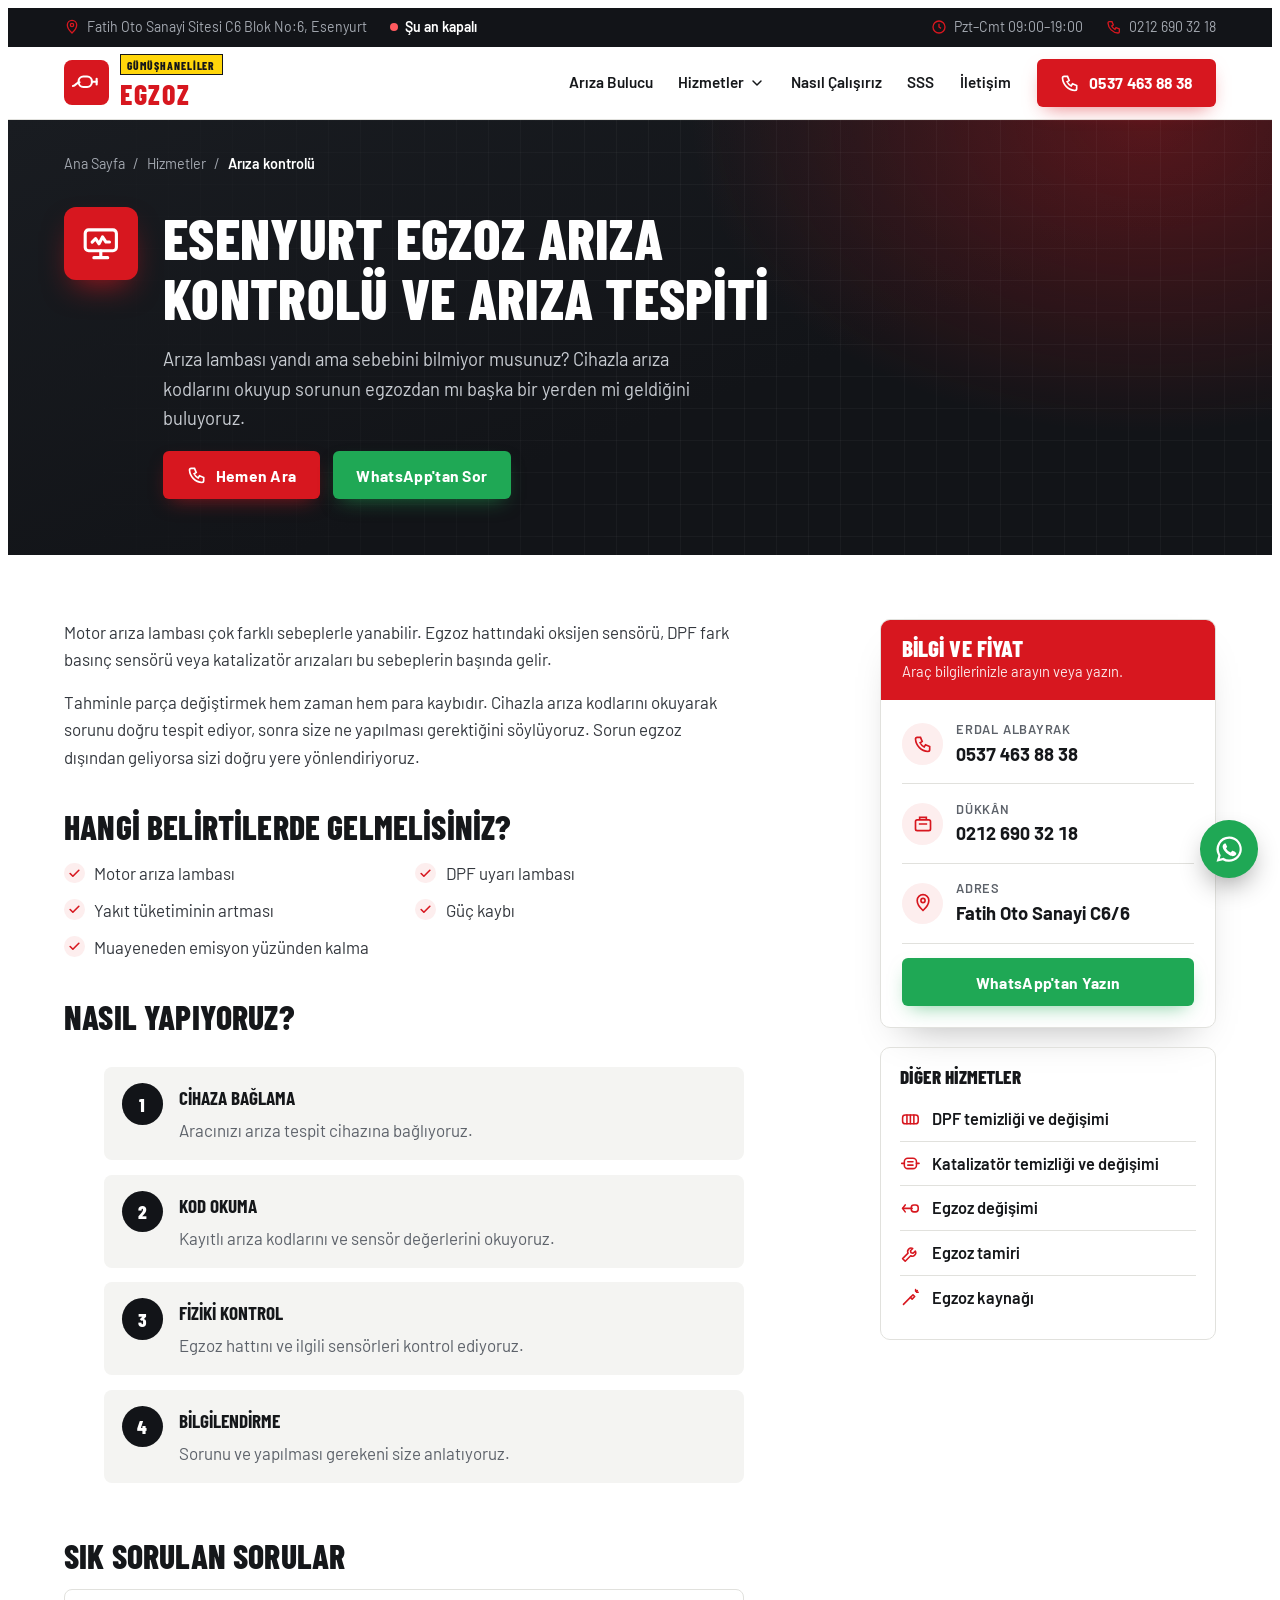
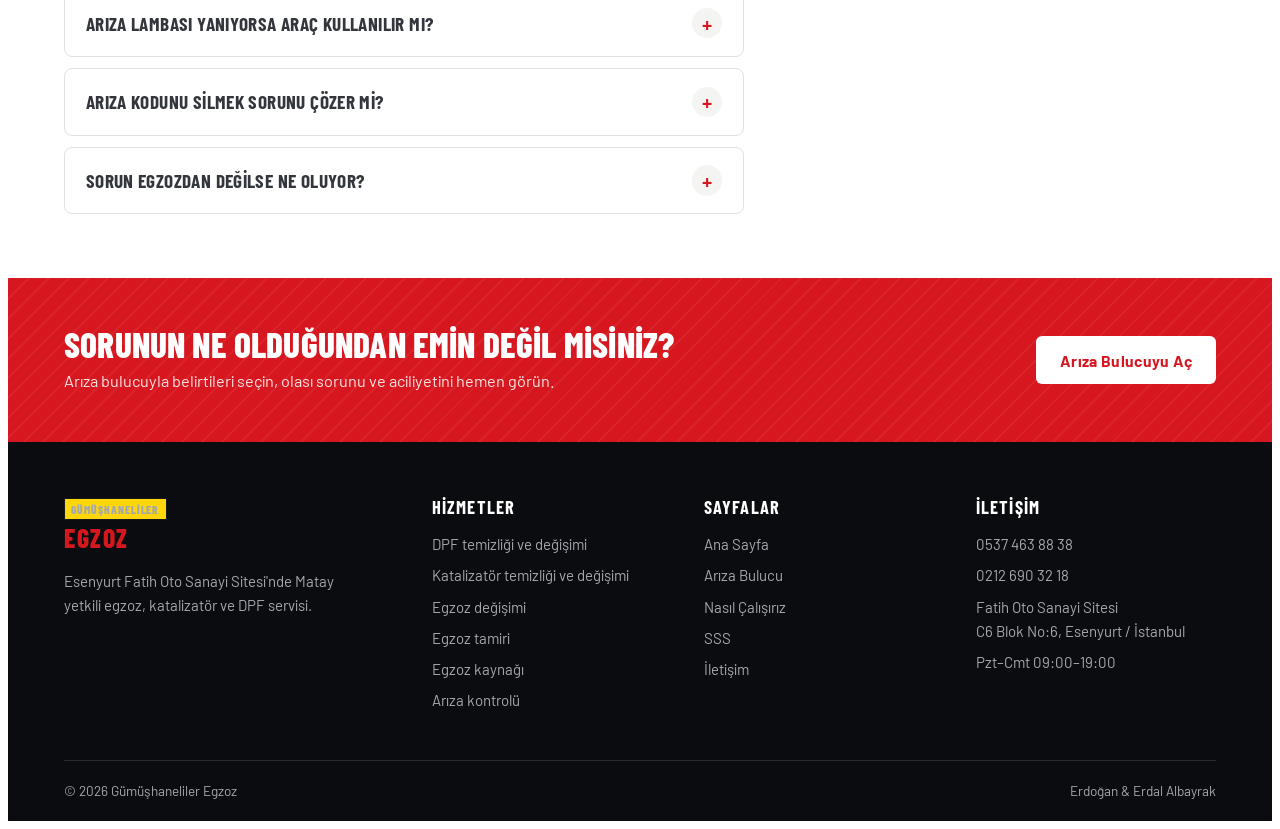
==== hizmetler/ariza-kontrolu/index.html @ 85be83a7 "Hizmet sayfaları ve SEO altyapısı; ad "Gümüşhaneliler Egzoz" oldu - Her hizmet için ayrı, aranabilir" ====
<!doctype html>
<html lang="tr">
<head>
<meta charset="utf-8">
<meta name="viewport" content="width=device-width, initial-scale=1, viewport-fit=cover">
<title>Esenyurt Egzoz Arıza Kontrolü ve Arıza Tespiti | Gümüşhaneliler Egzoz</title>
<meta name="description" content="Esenyurt&#x27;ta cihazla egzoz arıza tespiti: arıza kodu okuma, oksijen ve DPF fark basınç sensörü kontrolü. Gümüşhaneliler Egzoz, Fatih Oto Sanayi Sitesi.">
<meta name="robots" content="index, follow">
<link rel="canonical" href="https://alikaganalbayrak.github.io/gumushaneliler-egzoz/hizmetler/ariza-kontrolu/">
<meta name="theme-color" content="#D7171F">
<meta name="geo.region" content="TR-34">
<meta name="geo.placename" content="Esenyurt, İstanbul">
<link rel="icon" href="../../assets/img/favicon.svg" type="image/svg+xml">
<link rel="apple-touch-icon" href="../../assets/img/apple-touch-icon.png">
<meta property="og:type" content="website">
<meta property="og:locale" content="tr_TR">
<meta property="og:site_name" content="Gümüşhaneliler Egzoz">
<meta property="og:title" content="Esenyurt Egzoz Arıza Kontrolü ve Arıza Tespiti | Gümüşhaneliler Egzoz">
<meta property="og:description" content="Esenyurt&#x27;ta cihazla egzoz arıza tespiti: arıza kodu okuma, oksijen ve DPF fark basınç sensörü kontrolü. Gümüşhaneliler Egzoz, Fatih Oto Sanayi Sitesi.">
<meta property="og:url" content="https://alikaganalbayrak.github.io/gumushaneliler-egzoz/hizmetler/ariza-kontrolu/">
<meta property="og:image" content="https://alikaganalbayrak.github.io/gumushaneliler-egzoz/assets/img/og-image.png">
<meta property="og:image:width" content="1200">
<meta property="og:image:height" content="630">
<meta name="twitter:card" content="summary_large_image">
<link rel="preconnect" href="https://fonts.googleapis.com">
<link rel="preconnect" href="https://fonts.gstatic.com" crossorigin>
<link rel="stylesheet" href="https://fonts.googleapis.com/css2?family=Barlow+Condensed:wght@500;600;700;800&family=Barlow:wght@400;500;600;700&display=swap">
<link rel="stylesheet" href="../../assets/css/style.css">
<script type="application/ld+json">
{
  "@context": "https://schema.org",
  "@type": "AutoRepair",
  "@id": "https://alikaganalbayrak.github.io/gumushaneliler-egzoz/#isletme",
  "name": "Gümüşhaneliler Egzoz",
  "description": "Esenyurt Fatih Oto Sanayi Sitesi'nde egzoz, katalizatör ve DPF servisi. Matay yetkili servisi.",
  "url": "https://alikaganalbayrak.github.io/gumushaneliler-egzoz/",
  "image": "https://alikaganalbayrak.github.io/gumushaneliler-egzoz/assets/img/og-image.png",
  "logo": "https://alikaganalbayrak.github.io/gumushaneliler-egzoz/assets/img/apple-touch-icon.png",
  "telephone": "+905374638838",
  "contactPoint": [
    {
      "@type": "ContactPoint",
      "telephone": "+905374638838",
      "contactType": "customer service",
      "availableLanguage": "Turkish"
    },
    {
      "@type": "ContactPoint",
      "telephone": "+902126903218",
      "contactType": "customer service",
      "availableLanguage": "Turkish"
    }
  ],
  "address": {
    "@type": "PostalAddress",
    "streetAddress": "Fatih Oto Sanayi Sitesi C6 Blok No:6",
    "addressLocality": "Esenyurt",
    "addressRegion": "İstanbul",
    "addressCountry": "TR"
  },
  "hasMap": "https://www.google.com/maps/search/?api=1&query=Fatih+Oto+Sanayi+Sitesi+C6+Blok+Esenyurt+%C4%B0stanbul",
  "areaServed": [
    {
      "@type": "Place",
      "name": "Esenyurt"
    },
    {
      "@type": "Place",
      "name": "Beylikdüzü"
    },
    {
      "@type": "Place",
      "name": "Avcılar"
    },
    {
      "@type": "Place",
      "name": "Büyükçekmece"
    },
    {
      "@type": "Place",
      "name": "Başakşehir"
    },
    {
      "@type": "Place",
      "name": "İstanbul"
    }
  ],
  "openingHoursSpecification": [
    {
      "@type": "OpeningHoursSpecification",
      "dayOfWeek": [
        "Monday",
        "Tuesday",
        "Wednesday",
        "Thursday",
        "Friday",
        "Saturday"
      ],
      "opens": "09:00",
      "closes": "19:00"
    }
  ],
  "makesOffer": [
    {
      "@type": "Offer",
      "itemOffered": {
        "@type": "Service",
        "name": "DPF temizliği ve değişimi",
        "url": "https://alikaganalbayrak.github.io/gumushaneliler-egzoz/hizmetler/dpf-temizligi/"
      }
    },
    {
      "@type": "Offer",
      "itemOffered": {
        "@type": "Service",
        "name": "Katalizatör temizliği ve değişimi",
        "url": "https://alikaganalbayrak.github.io/gumushaneliler-egzoz/hizmetler/katalizator/"
      }
    },
    {
      "@type": "Offer",
      "itemOffered": {
        "@type": "Service",
        "name": "Egzoz değişimi",
        "url": "https://alikaganalbayrak.github.io/gumushaneliler-egzoz/hizmetler/egzoz-degisimi/"
      }
    },
    {
      "@type": "Offer",
      "itemOffered": {
        "@type": "Service",
        "name": "Egzoz tamiri",
        "url": "https://alikaganalbayrak.github.io/gumushaneliler-egzoz/hizmetler/egzoz-tamiri/"
      }
    },
    {
      "@type": "Offer",
      "itemOffered": {
        "@type": "Service",
        "name": "Egzoz kaynağı",
        "url": "https://alikaganalbayrak.github.io/gumushaneliler-egzoz/hizmetler/egzoz-kaynak/"
      }
    },
    {
      "@type": "Offer",
      "itemOffered": {
        "@type": "Service",
        "name": "Arıza kontrolü",
        "url": "https://alikaganalbayrak.github.io/gumushaneliler-egzoz/hizmetler/ariza-kontrolu/"
      }
    }
  ]
}
</script>
<script type="application/ld+json">
{
  "@context": "https://schema.org",
  "@type": "Service",
  "name": "Esenyurt Egzoz Arıza Kontrolü ve Arıza Tespiti",
  "serviceType": "Arıza kontrolü",
  "description": "Esenyurt'ta cihazla egzoz arıza tespiti: arıza kodu okuma, oksijen ve DPF fark basınç sensörü kontrolü. Gümüşhaneliler Egzoz, Fatih Oto Sanayi Sitesi.",
  "url": "https://alikaganalbayrak.github.io/gumushaneliler-egzoz/hizmetler/ariza-kontrolu/",
  "provider": {
    "@id": "https://alikaganalbayrak.github.io/gumushaneliler-egzoz/#isletme"
  },
  "areaServed": [
    {
      "@type": "Place",
      "name": "Esenyurt"
    },
    {
      "@type": "Place",
      "name": "Beylikdüzü"
    },
    {
      "@type": "Place",
      "name": "Avcılar"
    },
    {
      "@type": "Place",
      "name": "Büyükçekmece"
    },
    {
      "@type": "Place",
      "name": "Başakşehir"
    },
    {
      "@type": "Place",
      "name": "İstanbul"
    }
  ]
}
</script>
<script type="application/ld+json">
{
  "@context": "https://schema.org",
  "@type": "BreadcrumbList",
  "itemListElement": [
    {
      "@type": "ListItem",
      "position": 1,
      "name": "Ana Sayfa",
      "item": "https://alikaganalbayrak.github.io/gumushaneliler-egzoz/"
    },
    {
      "@type": "ListItem",
      "position": 2,
      "name": "Hizmetler",
      "item": "https://alikaganalbayrak.github.io/gumushaneliler-egzoz/#hizmetler"
    },
    {
      "@type": "ListItem",
      "position": 3,
      "name": "Arıza kontrolü",
      "item": "https://alikaganalbayrak.github.io/gumushaneliler-egzoz/hizmetler/ariza-kontrolu/"
    }
  ]
}
</script>
<script type="application/ld+json">
{
  "@context": "https://schema.org",
  "@type": "FAQPage",
  "mainEntity": [
    {
      "@type": "Question",
      "name": "Arıza lambası yanıyorsa araç kullanılır mı?",
      "acceptedAnswer": {
        "@type": "Answer",
        "text": "Lamba sabit yanıyorsa kısa sürede kontrol ettirin. Yanıp sönüyorsa veya araç güç kaybediyorsa kullanmamanız daha doğru olur."
      }
    },
    {
      "@type": "Question",
      "name": "Arıza kodunu silmek sorunu çözer mi?",
      "acceptedAnswer": {
        "@type": "Answer",
        "text": "Hayır. Kod silinse bile sorun devam ediyorsa lamba tekrar yanar. Önce sebebi bulmak gerekir."
      }
    },
    {
      "@type": "Question",
      "name": "Sorun egzozdan değilse ne oluyor?",
      "acceptedAnswer": {
        "@type": "Answer",
        "text": "Cihazla sorunun nereden geldiğini görüyoruz. Egzozla ilgili değilse size söyler, doğru yere yönlendiririz."
      }
    }
  ]
}
</script>
</head>
<body>
<!-- Bu dosya tools/build.py ile üretilir. Doğrudan düzenlemeyin; templates/ ve tools/site_data.py dosyalarını düzenleyin. -->
<div class="topinfo">
  <div class="in">
    <div class="left">
      <span class="hide-sm"><svg viewBox="0 0 24 24" fill="none" stroke="currentColor" stroke-width="2" aria-hidden="true"><path d="M12 21s-7-6.3-7-12a7 7 0 0 1 14 0c0 5.7-7 12-7 12Z"/><circle cx="12" cy="9" r="2.5"/></svg>Fatih Oto Sanayi Sitesi C6 Blok No:6, Esenyurt</span>
      <span class="status" id="status"><span class="dot"></span><span id="statusText">Pzt–Cmt 09:00–19:00</span></span>
    </div>
    <div class="right">
      <span class="hide-sm"><svg viewBox="0 0 24 24" fill="none" stroke="currentColor" stroke-width="2" aria-hidden="true"><circle cx="12" cy="12" r="9"/><path d="M12 7v5l3 2"/></svg>Pzt–Cmt 09:00–19:00</span>
      <span><svg viewBox="0 0 24 24" fill="none" stroke="currentColor" stroke-width="2" aria-hidden="true"><path d="M5 4h4l2 5-2.5 1.5a11 11 0 0 0 5 5L15 13l5 2v4a2 2 0 0 1-2 2A16 16 0 0 1 3 6a2 2 0 0 1 2-2Z"/></svg>0212 690 32 18</span>
    </div>
  </div>
</div>

<nav class="navbar" aria-label="Ana menü">
  <div class="in">
    <a class="logo" href="../../" aria-label="Gümüşhaneliler Egzoz ana sayfa">
      <span class="logo-mark"><svg viewBox="0 0 32 32" fill="none" stroke="currentColor" stroke-width="2.2" stroke-linecap="round" stroke-linejoin="round" aria-hidden="true"><path d="M2 20c3 0 4-4 7-4"/><rect x="8" y="10" width="14" height="11" rx="5"/><path d="M22 15.5h5"/><path d="M27 12.5v6"/></svg></span>
      <span class="logo-text"><span class="tag">GÜMÜŞHANELİLER</span><span class="word">EGZOZ</span></span>
    </a>
    <button class="menu-btn" id="menuBtn" aria-label="Menüyü aç" aria-expanded="false" aria-controls="nav"><svg viewBox="0 0 24 24" fill="none" stroke="currentColor" stroke-width="2" stroke-linecap="round" aria-hidden="true"><path d="M4 7h16M4 12h16M4 17h16"/></svg></button>
    <div class="nav" id="nav" data-closed>
      <a href="../../#ariza">Arıza Bulucu</a>
      <div class="dd">
        <a href="../../#hizmetler" class="dd-toggle">Hizmetler<svg viewBox="0 0 24 24" fill="none" stroke="currentColor" stroke-width="2.2" stroke-linecap="round" stroke-linejoin="round" aria-hidden="true"><path d="m6 9 6 6 6-6"/></svg></a>
        <ul class="dd-menu"><li><a href="../../hizmetler/dpf-temizligi/">DPF temizliği ve değişimi</a></li><li><a href="../../hizmetler/katalizator/">Katalizatör temizliği ve değişimi</a></li><li><a href="../../hizmetler/egzoz-degisimi/">Egzoz değişimi</a></li><li><a href="../../hizmetler/egzoz-tamiri/">Egzoz tamiri</a></li><li><a href="../../hizmetler/egzoz-kaynak/">Egzoz kaynağı</a></li><li><a href="../../hizmetler/ariza-kontrolu/">Arıza kontrolü</a></li></ul>
      </div>
      <a href="../../#surec">Nasıl Çalışırız</a>
      <a href="../../#sss">SSS</a>
      <a href="../../#iletisim">İletişim</a>
      <a class="btn red" href="tel:+905374638838"><svg class="i" viewBox="0 0 24 24" fill="none" stroke="currentColor" stroke-width="2" aria-hidden="true"><path d="M5 4h4l2 5-2.5 1.5a11 11 0 0 0 5 5L15 13l5 2v4a2 2 0 0 1-2 2A16 16 0 0 1 3 6a2 2 0 0 1 2-2Z"/></svg>0537 463 88 38</a>
    </div>
  </div>
</nav>

<main id="icerik">
<header class="page-hero">
  <div class="in">
    <nav class="crumbs" aria-label="Sayfa yolu"><a href="../../">Ana Sayfa</a><span aria-hidden="true">/</span><a href="../../#hizmetler">Hizmetler</a><span aria-hidden="true">/</span><span aria-current="page">Arıza kontrolü</span></nav>
    <div class="page-hero-row">
      <div class="page-ico"><svg viewBox="0 0 24 24" fill="none" stroke="currentColor" stroke-width="1.8" stroke-linecap="round" stroke-linejoin="round" aria-hidden="true"><rect x="3" y="4" width="18" height="12" rx="2"/><path d="M8 20h8M12 16v4"/><path d="m7 11 2-2 2 3 2-4 2 3h2"/></svg></div>
      <div class="page-hero-text">
        <h1>Esenyurt Egzoz Arıza Kontrolü ve Arıza Tespiti</h1>
        <p class="lead">Arıza lambası yandı ama sebebini bilmiyor musunuz? Cihazla arıza kodlarını okuyup sorunun egzozdan mı başka bir yerden mi geldiğini buluyoruz.</p>
        <div class="ctas">
          <a class="btn red" href="tel:+905374638838"><svg class="i" viewBox="0 0 24 24" fill="none" stroke="currentColor" stroke-width="2" aria-hidden="true"><path d="M5 4h4l2 5-2.5 1.5a11 11 0 0 0 5 5L15 13l5 2v4a2 2 0 0 1-2 2A16 16 0 0 1 3 6a2 2 0 0 1 2-2Z"/></svg>Hemen Ara</a>
          <a class="btn wa" href="https://wa.me/905374638838?text=Merhaba%2C%20ar%C4%B1za%20kontrol%C3%BC%20hakk%C4%B1nda%20bilgi%20almak%20istiyorum." target="_blank" rel="noopener">WhatsApp'tan Sor</a>
        </div>
      </div>
    </div>
  </div>
</header>

<section class="page-body">
  <div class="in page-grid">
    <article class="prose">
      <p>Motor arıza lambası çok farklı sebeplerle yanabilir. Egzoz hattındaki oksijen sensörü, DPF fark basınç sensörü veya katalizatör arızaları bu sebeplerin başında gelir.</p>
      <p>Tahminle parça değiştirmek hem zaman hem para kaybıdır. Cihazla arıza kodlarını okuyarak sorunu doğru tespit ediyor, sonra size ne yapılması gerektiğini söylüyoruz. Sorun egzoz dışından geliyorsa sizi doğru yere yönlendiriyoruz.</p>

      <h2>Hangi belirtilerde gelmelisiniz?</h2>
      <ul class="checks"><li>Motor arıza lambası</li><li>DPF uyarı lambası</li><li>Yakıt tüketiminin artması</li><li>Güç kaybı</li><li>Muayeneden emisyon yüzünden kalma</li></ul>

      <h2>Nasıl yapıyoruz?</h2>
      <ol class="mini-steps"><li><b>Cihaza bağlama</b><span>Aracınızı arıza tespit cihazına bağlıyoruz.</span></li><li><b>Kod okuma</b><span>Kayıtlı arıza kodlarını ve sensör değerlerini okuyoruz.</span></li><li><b>Fiziki kontrol</b><span>Egzoz hattını ve ilgili sensörleri kontrol ediyoruz.</span></li><li><b>Bilgilendirme</b><span>Sorunu ve yapılması gerekeni size anlatıyoruz.</span></li></ol>

      <h2>Sık sorulan sorular</h2>
      <div class="faq faq-left"><details><summary>Arıza lambası yanıyorsa araç kullanılır mı?</summary><p>Lamba sabit yanıyorsa kısa sürede kontrol ettirin. Yanıp sönüyorsa veya araç güç kaybediyorsa kullanmamanız daha doğru olur.</p></details><details><summary>Arıza kodunu silmek sorunu çözer mi?</summary><p>Hayır. Kod silinse bile sorun devam ediyorsa lamba tekrar yanar. Önce sebebi bulmak gerekir.</p></details><details><summary>Sorun egzozdan değilse ne oluyor?</summary><p>Cihazla sorunun nereden geldiğini görüyoruz. Egzozla ilgili değilse size söyler, doğru yere yönlendiririz.</p></details></div>
    </article>

    <aside class="sidebar">
      <div class="quick">
        <div class="quick-head"><h3>Bilgi ve fiyat</h3><p>Araç bilgilerinizle arayın veya yazın.</p></div>
        <div class="quick-body">
          <a class="qrow" href="tel:+905374638838"><span class="qicon"><svg class="i" viewBox="0 0 24 24" fill="none" stroke="currentColor" stroke-width="2" aria-hidden="true"><path d="M5 4h4l2 5-2.5 1.5a11 11 0 0 0 5 5L15 13l5 2v4a2 2 0 0 1-2 2A16 16 0 0 1 3 6a2 2 0 0 1 2-2Z"/></svg></span><span><small>Erdal Albayrak</small><b>0537 463 88 38</b></span></a>
          <a class="qrow" href="tel:+902126903218"><span class="qicon"><svg class="i" viewBox="0 0 24 24" fill="none" stroke="currentColor" stroke-width="2" aria-hidden="true"><rect x="3" y="7" width="18" height="13" rx="2"/><path d="M8 7V4h8v3M7 12h10"/></svg></span><span><small>Dükkân</small><b>0212 690 32 18</b></span></a>
          <a class="qrow" href="https://www.google.com/maps/search/?api=1&amp;query=Fatih+Oto+Sanayi+Sitesi+C6+Blok+Esenyurt+%C4%B0stanbul" target="_blank" rel="noopener"><span class="qicon"><svg class="i" viewBox="0 0 24 24" fill="none" stroke="currentColor" stroke-width="2" aria-hidden="true"><path d="M12 21s-7-6.3-7-12a7 7 0 0 1 14 0c0 5.7-7 12-7 12Z"/><circle cx="12" cy="9" r="2.5"/></svg></span><span><small>Adres</small><b>Fatih Oto Sanayi C6/6</b></span></a>
          <a class="btn wa" href="https://wa.me/905374638838?text=Merhaba%2C%20ar%C4%B1za%20kontrol%C3%BC%20hakk%C4%B1nda%20bilgi%20almak%20istiyorum." target="_blank" rel="noopener">WhatsApp'tan Yazın</a>
        </div>
      </div>
      <div class="side-list">
        <h3>Diğer hizmetler</h3>
        <ul><li><a href="../../hizmetler/dpf-temizligi/"><svg viewBox="0 0 24 24" fill="none" stroke="currentColor" stroke-width="1.8" stroke-linecap="round" stroke-linejoin="round" aria-hidden="true"><rect x="3" y="7" width="18" height="10" rx="3"/><path d="M8 7v10M12 7v10M16 7v10"/></svg><span>DPF temizliği ve değişimi</span></a></li><li><a href="../../hizmetler/katalizator/"><svg viewBox="0 0 24 24" fill="none" stroke="currentColor" stroke-width="1.8" stroke-linecap="round" stroke-linejoin="round" aria-hidden="true"><rect x="5" y="6" width="14" height="12" rx="4"/><path d="M2 12h3M19 12h3M9 10h6M9 14h6"/></svg><span>Katalizatör temizliği ve değişimi</span></a></li><li><a href="../../hizmetler/egzoz-degisimi/"><svg viewBox="0 0 24 24" fill="none" stroke="currentColor" stroke-width="1.8" stroke-linecap="round" stroke-linejoin="round" aria-hidden="true"><path d="M3 12h11"/><rect x="13" y="8" width="8" height="8" rx="3"/><path d="M6 8 3 12l3 4"/></svg><span>Egzoz değişimi</span></a></li><li><a href="../../hizmetler/egzoz-tamiri/"><svg viewBox="0 0 24 24" fill="none" stroke="currentColor" stroke-width="1.8" stroke-linecap="round" stroke-linejoin="round" aria-hidden="true"><path d="M14.7 6.3a4 4 0 0 0-5.4 5.4L3 18l3 3 6.3-6.3a4 4 0 0 0 5.4-5.4l-2.6 2.6-2.4-.6-.6-2.4 2.6-2.6Z"/></svg><span>Egzoz tamiri</span></a></li><li><a href="../../hizmetler/egzoz-kaynak/"><svg viewBox="0 0 24 24" fill="none" stroke="currentColor" stroke-width="1.8" stroke-linecap="round" stroke-linejoin="round" aria-hidden="true"><path d="m4 20 8-8"/><path d="m12 12 3-3 2 2-3 3z"/><path d="M18 3v2M21 6h-2M20 4l-1.2 1.2"/></svg><span>Egzoz kaynağı</span></a></li></ul>
      </div>
    </aside>
  </div>
</section>

<section class="cta-band">
  <div class="in">
    <div>
      <h2>Sorunun ne olduğundan emin değil misiniz?</h2>
      <p>Arıza bulucuyla belirtileri seçin, olası sorunu ve aciliyetini hemen görün.</p>
    </div>
    <a class="btn white" href="../../#ariza">Arıza Bulucuyu Aç</a>
  </div>
</section>

</main>
<footer>
  <div class="in">
    <div class="foot">
      <div class="foot-about">
        <span class="logo-text"><span class="tag">GÜMÜŞHANELİLER</span><span class="word">EGZOZ</span></span>
        <p>Esenyurt Fatih Oto Sanayi Sitesi'nde Matay yetkili egzoz, katalizatör ve DPF servisi.</p>
      </div>
      <div><h4>Hizmetler</h4><ul><li><a href="../../hizmetler/dpf-temizligi/">DPF temizliği ve değişimi</a></li><li><a href="../../hizmetler/katalizator/">Katalizatör temizliği ve değişimi</a></li><li><a href="../../hizmetler/egzoz-degisimi/">Egzoz değişimi</a></li><li><a href="../../hizmetler/egzoz-tamiri/">Egzoz tamiri</a></li><li><a href="../../hizmetler/egzoz-kaynak/">Egzoz kaynağı</a></li><li><a href="../../hizmetler/ariza-kontrolu/">Arıza kontrolü</a></li></ul></div>
      <div><h4>Sayfalar</h4><ul><li><a href="../../">Ana Sayfa</a></li><li><a href="../../#ariza">Arıza Bulucu</a></li><li><a href="../../#surec">Nasıl Çalışırız</a></li><li><a href="../../#sss">SSS</a></li><li><a href="../../#iletisim">İletişim</a></li></ul></div>
      <div><h4>İletişim</h4><ul><li><a href="tel:+905374638838">0537 463 88 38</a></li><li><a href="tel:+902126903218">0212 690 32 18</a></li><li><a href="https://www.google.com/maps/search/?api=1&amp;query=Fatih+Oto+Sanayi+Sitesi+C6+Blok+Esenyurt+%C4%B0stanbul" target="_blank" rel="noopener">Fatih Oto Sanayi Sitesi<br>C6 Blok No:6, Esenyurt / İstanbul</a></li><li>Pzt–Cmt 09:00–19:00</li></ul></div>
    </div>
    <div class="foot-bottom"><span>© <span id="yr">2026</span> Gümüşhaneliler Egzoz</span><span>Erdoğan &amp; Erdal Albayrak</span></div>
  </div>
</footer>

<a class="float-wa" data-wa href="#" target="_blank" rel="noopener" aria-label="WhatsApp'tan yazın"><svg viewBox="0 0 24 24" fill="currentColor" aria-hidden="true"><path d="M12 2a10 10 0 0 0-8.6 15.1L2 22l5-1.3A10 10 0 1 0 12 2Zm0 18.2a8.2 8.2 0 0 1-4.2-1.2l-.3-.2-3 .8.8-2.9-.2-.3A8.2 8.2 0 1 1 12 20.2Zm4.5-6.1c-.2-.1-1.5-.7-1.7-.8s-.4-.1-.6.1-.7.8-.8 1-.3.2-.5.1a6.7 6.7 0 0 1-3.3-2.9c-.2-.4.2-.4.7-1.3a.5.5 0 0 0 0-.5l-.8-1.8c-.2-.5-.4-.4-.6-.4h-.5a1 1 0 0 0-.7.3 3 3 0 0 0-.9 2.2 5.2 5.2 0 0 0 1.1 2.7 11.8 11.8 0 0 0 4.5 4c1.7.7 2.3.8 3.2.6a2.7 2.7 0 0 0 1.8-1.2 2.2 2.2 0 0 0 .1-1.3c0-.1-.2-.2-.5-.3Z"/></svg></a>
<div class="dock">
  <a class="btn wa" data-wa href="#" target="_blank" rel="noopener">WhatsApp</a>
  <a class="btn red" href="tel:+905374638838">Hemen Ara</a>
</div>

<script src="../../assets/js/main.js" defer></script>
</body>
</html>
---- assets/css/style.css ----
/* Layout: kurumsal servis sitesi. Üst bilgi şeridi + menü, koyu giriş (teknik çizim egzoz + hızlı iletişim kartı),
   arıza bulucu, hizmet kartları, kırmızı "neden biz" bandı, çalışma adımları, SSS, iletişim, çok sütunlu alt bilgi.
   Tek görünüm: kartvizitin kırmızı/sarı/beyaz kimliği her temada aynı. */
:root {
  color-scheme: light;
  --dark: #121418;
  --dark-2: #1B1E24;
  --dark-3: #262A31;
  --bg: #F4F4F2;
  --white: #FFFFFF;
  --ink: #15171A;
  --muted: #5D626A;
  --muted-dark: #A3A8B0;
  --line: #E1E1DD;
  --red: #D7171F;
  --red-dark: #A70F15;
  --red-tint: #FDEEEE;
  --yellow: #FFD60A;
  --green: #1FA855;
  --head: "Barlow Condensed", "Arial Narrow", sans-serif;
  --body: "Barlow", "Segoe UI", Roboto, Arial, sans-serif;
}
* { box-sizing: border-box; }
html { scroll-behavior: smooth; scroll-padding-top: 5rem; }
@media (prefers-reduced-motion: reduce) { html { scroll-behavior: auto; } * { transition: none !important; } }
body { background: var(--white); color: var(--ink); font-family: var(--body); font-size: 1.02rem; line-height: 1.6; }
h1, h2, h3, h4 { margin: 0; font-family: var(--head); text-wrap: balance; line-height: 1.05; letter-spacing: .005em; }
p { margin: 0; }
a { color: inherit; }
ul { margin: 0; padding: 0; list-style: none; }
.in { max-width: 74rem; margin: 0 auto; padding-inline: 16px; }
svg.i { width: 1.25rem; height: 1.25rem; flex: none; }

/* Butonlar */
.btn { display: inline-flex; align-items: center; justify-content: center; gap: .55rem; min-height: 3rem; padding: .7rem 1.35rem; border-radius: 6px; border: 2px solid transparent; font: 700 .98rem var(--body); letter-spacing: .02em; text-decoration: none; cursor: pointer; transition: background .18s, border-color .18s, transform .18s, box-shadow .18s; white-space: nowrap; }
.btn:hover { transform: translateY(-1px); }
.btn:focus-visible, .opt:focus-within, input:focus-visible, select:focus-visible, textarea:focus-visible, summary:focus-visible, .nav a:focus-visible { outline: 3px solid var(--yellow); outline-offset: 2px; }
.btn.red { background: var(--red); color: var(--white); box-shadow: 0 8px 20px -8px rgba(215,23,31,.6); }
.btn.red:hover { background: var(--red-dark); }
.btn.wa { background: var(--green); color: var(--white); box-shadow: 0 8px 20px -8px rgba(31,168,85,.6); }
.btn.outline-w { border-color: rgba(255,255,255,.35); color: var(--white); }
.btn.outline-w:hover { border-color: var(--white); background: rgba(255,255,255,.06); }
.btn.outline { border-color: var(--ink); color: var(--ink); background: var(--white); }
.btn.white { background: var(--white); color: var(--red); }

/* Üst bilgi şeridi */
.topinfo { background: var(--dark); color: var(--muted-dark); font-size: .88rem; }
.topinfo .in { display: flex; justify-content: space-between; gap: .3rem 1.5rem; flex-wrap: wrap; padding-block: .5rem; }
.topinfo span { display: inline-flex; align-items: center; gap: .45rem; }
.topinfo svg { width: 1rem; height: 1rem; color: var(--red); }
.topinfo .left, .topinfo .right { display: flex; gap: .3rem 1.4rem; flex-wrap: wrap; }
.status { font-weight: 600; color: var(--white); }
.dot { width: .5rem; height: .5rem; border-radius: 50%; background: var(--muted-dark); }
.open .dot { background: #3BDB78; box-shadow: 0 0 0 3px rgba(59,219,120,.2); }
.closed .dot { background: #FF5A5F; }

/* Menü */
.navbar { position: sticky; top: env(safe-area-inset-top, 0px); z-index: 30; background: rgba(255,255,255,.97); backdrop-filter: saturate(1.4) blur(8px); border-bottom: 1px solid var(--line); }
.navbar .in { display: flex; align-items: center; justify-content: space-between; gap: 1.5rem; min-height: 4.5rem; }
.logo { display: inline-flex; align-items: center; gap: .7rem; text-decoration: none; }
.logo-mark { width: 2.8rem; height: 2.8rem; border-radius: 8px; background: var(--red); display: grid; place-items: center; }
.logo-mark svg { width: 1.9rem; height: 1.9rem; color: var(--white); }
.logo-text { display: flex; flex-direction: column; line-height: 1; }
.logo-text .tag { align-self: flex-start; background: var(--yellow); font: 800 .72rem var(--head); letter-spacing: .08em; padding: .18rem .4rem; border: 1.5px solid var(--ink); }
.logo-text .word { font: 800 1.75rem var(--head); color: var(--red); letter-spacing: .06em; margin-top: .12rem; }
.nav { display: flex; align-items: center; gap: 1.6rem; font-weight: 600; font-size: .96rem; }
.nav a { text-decoration: none; color: var(--ink); position: relative; padding-block: .3rem; }
.nav a:not(.btn)::after { content: ""; position: absolute; left: 0; right: 100%; bottom: -2px; height: 2px; background: var(--red); transition: right .2s; }
.nav a:not(.btn):hover::after { right: 0; }
.menu-btn { display: none; width: 2.8rem; height: 2.8rem; border: 1.5px solid var(--line); border-radius: 6px; background: var(--white); cursor: pointer; place-items: center; }
.menu-btn svg { width: 1.4rem; height: 1.4rem; }

/* Giriş */
.hero { position: relative; overflow: hidden; background: radial-gradient(70% 90% at 85% 20%, rgba(215,23,31,.35), transparent 60%), linear-gradient(160deg, #191C21 0%, var(--dark) 60%); color: var(--white); }
.hero::before { content: ""; position: absolute; inset: 0; background-image: linear-gradient(rgba(255,255,255,.035) 1px, transparent 1px), linear-gradient(90deg, rgba(255,255,255,.035) 1px, transparent 1px); background-size: 32px 32px; mask-image: linear-gradient(90deg, transparent, #000 40%); }
.blueprint { position: absolute; right: -4rem; bottom: -1rem; width: min(64rem, 120%); opacity: .5; pointer-events: none; }
.hero .in { position: relative; display: grid; grid-template-columns: minmax(0, 1.35fr) minmax(0, .9fr); gap: 3rem; align-items: center; padding-block: 4.5rem 5rem; }
.hero-text { display: flex; flex-direction: column; gap: 1.4rem; min-width: 0; }
.chip-y { align-self: flex-start; display: inline-flex; align-items: center; gap: .5rem; background: var(--yellow); color: var(--ink); font: 800 .85rem var(--head); letter-spacing: .1em; text-transform: uppercase; padding: .35rem .7rem; border-radius: 3px; }
.chip-y svg { width: 1rem; height: 1rem; }
.hero h1 { font-size: clamp(2.6rem, 6.2vw, 4.6rem); font-weight: 800; text-transform: uppercase; }
.hero h1 span { color: var(--red); }
.hero .lead { color: #C9CDD3; font-size: 1.15rem; max-width: 46ch; }
.hero .ctas { display: flex; flex-wrap: wrap; gap: .8rem; }
.trust { display: flex; flex-wrap: wrap; gap: .6rem 1.6rem; padding-top: 1.2rem; border-top: 1px solid rgba(255,255,255,.12); color: #DADDE1; font-weight: 500; font-size: .95rem; }
.trust span { display: inline-flex; align-items: center; gap: .45rem; }
.trust svg { color: var(--yellow); width: 1.1rem; height: 1.1rem; }

.quick { background: var(--white); color: var(--ink); border-radius: 10px; overflow: hidden; box-shadow: 0 30px 60px -20px rgba(0,0,0,.6); min-width: 0; }
.quick-head { background: var(--red); color: var(--white); padding: 1rem 1.3rem; }
.quick-head h3 { font-size: 1.45rem; text-transform: uppercase; font-weight: 800; }
.quick-head p { font-size: .92rem; opacity: .9; }
.quick-body { padding: 1.2rem 1.3rem 1.3rem; display: flex; flex-direction: column; gap: .9rem; }
.qrow { display: flex; gap: .8rem; align-items: center; text-decoration: none; padding-bottom: .9rem; border-bottom: 1px solid var(--line); }
.qrow:last-of-type { border-bottom: 0; padding-bottom: 0; }
.qicon { width: 2.6rem; height: 2.6rem; border-radius: 50%; background: var(--red-tint); color: var(--red); display: grid; place-items: center; flex: none; }
.qrow small { display: block; color: var(--muted); font-size: .8rem; font-weight: 600; text-transform: uppercase; letter-spacing: .06em; }
.qrow b { font-size: 1.15rem; font-variant-numeric: tabular-nums; }
.quick .btn { width: 100%; }

/* Bölüm başlıkları */
section { padding-block: 5rem; }
.alt { background: var(--bg); }
.sec-head { display: flex; flex-direction: column; gap: .7rem; margin-bottom: 2.6rem; max-width: 44rem; }
.sec-head.center { margin-inline: auto; text-align: center; align-items: center; }
.eyebrow { display: inline-flex; align-items: center; gap: .6rem; font: 700 .9rem var(--head); letter-spacing: .16em; text-transform: uppercase; color: var(--red); }
.eyebrow::before { content: ""; width: 2rem; height: 3px; background: var(--red); }
.sec-head h2 { font-size: clamp(2rem, 4.5vw, 3rem); font-weight: 800; text-transform: uppercase; }
.sec-head p { color: var(--muted); font-size: 1.08rem; }

/* Arıza bulucu */
.finder-wrap { display: grid; grid-template-columns: minmax(0, .8fr) minmax(0, 1.2fr); gap: 3rem; align-items: start; }
.how { display: flex; flex-direction: column; gap: 1.6rem; }
.how li { display: grid; grid-template-columns: 3rem 1fr; gap: 1rem; align-items: start; }
.how .num { width: 3rem; height: 3rem; border-radius: 50%; border: 2px solid var(--red); color: var(--red); display: grid; place-items: center; font: 800 1.3rem var(--head); }
.how h4 { font-size: 1.3rem; font-weight: 700; text-transform: uppercase; margin-bottom: .2rem; }
.how p { color: var(--muted); }
.finder { background: var(--white); border: 1px solid var(--line); border-top: 4px solid var(--red); border-radius: 10px; box-shadow: 0 20px 50px -25px rgba(20,20,20,.25); min-width: 0; }
form { padding: 1.6rem; display: flex; flex-direction: column; gap: 1.5rem; }
fieldset { border: 0; padding: 0; margin: 0; min-width: 0; }
legend { font: 700 1.15rem var(--head); text-transform: uppercase; letter-spacing: .04em; padding: 0; margin-bottom: .8rem; }
.opts { display: flex; flex-wrap: wrap; gap: .5rem; }
.opt { position: relative; }
.opt input { position: absolute; inset: 0; opacity: 0; margin: 0; cursor: pointer; }
.opt span { display: inline-flex; align-items: center; gap: .45rem; padding: .5rem .85rem; border: 1.5px solid var(--line); border-radius: 6px; font-size: .94rem; font-weight: 500; background: var(--white); user-select: none; transition: border-color .15s, background .15s; }
.opt span::before { content: ""; width: .9rem; height: .9rem; border-radius: 3px; border: 1.5px solid #B5B8BD; flex: none; transition: background .15s; }
.opt:hover span { border-color: #AEB2B8; }
.opt input:checked + span { border-color: var(--red); background: var(--red-tint); color: var(--red-dark); font-weight: 600; }
.opt input:checked + span::before { background: var(--red); border-color: var(--red); box-shadow: inset 0 0 0 2px var(--white); }
.fields { display: grid; grid-template-columns: repeat(4, minmax(0, 1fr)); gap: .8rem; }
.field { display: flex; flex-direction: column; gap: .3rem; min-width: 0; }
.field.wide { grid-column: 1 / -1; }
.field label { font-size: .85rem; font-weight: 600; color: var(--muted); }
input[type=text], input[type=number], select, textarea { width: 100%; min-height: 2.9rem; padding: .55rem .75rem; border-radius: 6px; border: 1.5px solid var(--line); background: var(--bg); color: var(--ink); font: 500 1rem var(--body); transition: border-color .15s, background .15s; }
input:focus, select:focus, textarea:focus { border-color: var(--ink); background: var(--white); }
textarea { min-height: 4.4rem; resize: vertical; }
.error { color: var(--red); font-weight: 600; }
.submit { align-self: flex-start; min-width: 14rem; }

.result { border-top: 1px solid var(--line); padding-top: 1.5rem; display: flex; flex-direction: column; gap: 1.1rem; }
.diag { background: var(--bg); border-radius: 8px; padding: 1.2rem 1.3rem; display: flex; flex-direction: column; gap: .6rem; }
.diag small { font: 700 .82rem var(--head); letter-spacing: .14em; text-transform: uppercase; color: var(--muted); }
.diag-row { display: flex; flex-wrap: wrap; align-items: center; justify-content: space-between; gap: .5rem 1rem; }
.diag h3 { font-size: 1.8rem; font-weight: 800; text-transform: uppercase; }
.urg { display: inline-flex; align-items: center; gap: .45rem; font-weight: 700; font-size: .9rem; padding: .35rem .8rem; border-radius: 999px; white-space: nowrap; }
.urg::before { content: ""; width: .55rem; height: .55rem; border-radius: 50%; background: currentColor; }
.urg.high { color: var(--white); background: var(--red); }
.urg.mid { color: #6E4200; background: var(--yellow); }
.urg.low { color: #11622F; background: #DDF3E5; }
.diag p { color: var(--muted); }
.diag .svc { color: var(--ink); font-weight: 600; display: inline-flex; gap: .4rem; align-items: center; }
.diag .svc svg { color: var(--red); }
.fine { font-size: .88rem; color: var(--muted); }
.msgbox { border: 1px solid var(--line); border-radius: 8px; overflow: hidden; }
.msgbox-head { padding: .55rem .9rem; background: var(--dark); color: var(--white); font: 700 .85rem var(--head); letter-spacing: .12em; text-transform: uppercase; }
.msg { white-space: pre-wrap; padding: .9rem; font-size: .95rem; overflow-wrap: anywhere; background: #F1FAF4; }
.actions { display: flex; flex-wrap: wrap; gap: .7rem; }
.actions .btn { flex: 1 1 12rem; }

/* Hizmetler */
.svc-grid { display: grid; grid-template-columns: repeat(3, minmax(0, 1fr)); gap: 1.2rem; }
.svc { background: var(--white); border: 1px solid var(--line); border-radius: 10px; padding: 1.8rem 1.6rem 1.5rem; display: flex; flex-direction: column; gap: .7rem; position: relative; overflow: hidden; transition: transform .2s, box-shadow .2s, border-color .2s; min-width: 0; }
.svc::after { content: ""; position: absolute; left: 0; right: 0; bottom: 0; height: 3px; background: var(--red); transform: scaleX(0); transform-origin: left; transition: transform .25s; }
.svc:hover { transform: translateY(-4px); box-shadow: 0 22px 40px -24px rgba(20,20,20,.35); border-color: transparent; }
.svc:hover::after { transform: scaleX(1); }
.svc-ico { width: 3.6rem; height: 3.6rem; border-radius: 10px; background: var(--dark); display: grid; place-items: center; margin-bottom: .4rem; transition: background .2s; }
.svc:hover .svc-ico { background: var(--red); }
.svc-ico svg { width: 2rem; height: 2rem; color: var(--white); }
.svc h3 { font-size: 1.5rem; font-weight: 700; text-transform: uppercase; }
.svc p { color: var(--muted); flex: 1; }
.svc a { font-weight: 700; color: var(--red); text-decoration: none; display: inline-flex; align-items: center; gap: .35rem; font-size: .95rem; }
.svc a svg { width: 1rem; height: 1rem; transition: transform .2s; }
.svc a:hover svg { transform: translateX(3px); }

/* Neden biz */
.why { background: linear-gradient(135deg, var(--red) 0%, var(--red-dark) 100%); color: var(--white); position: relative; overflow: hidden; padding-block: 4.5rem; }
.why::before { content: ""; position: absolute; inset: 0; background: repeating-linear-gradient(135deg, rgba(255,255,255,.04) 0 2px, transparent 2px 14px); }
.why .in { position: relative; }
.why .eyebrow, .why .sec-head p { color: rgba(255,255,255,.85); }
.why .eyebrow::before { background: var(--yellow); }
.why-grid { display: grid; grid-template-columns: repeat(4, minmax(0, 1fr)); gap: 1.2rem; }
.why-item { border: 1px solid rgba(255,255,255,.25); border-radius: 10px; padding: 1.5rem; display: flex; flex-direction: column; gap: .6rem; background: rgba(0,0,0,.08); min-width: 0; }
.why-item svg { width: 2.2rem; height: 2.2rem; color: var(--yellow); }
.why-item h3 { font-size: 1.35rem; font-weight: 700; text-transform: uppercase; }
.why-item p { color: rgba(255,255,255,.85); font-size: .96rem; }

/* Süreç */
.steps { display: grid; grid-template-columns: repeat(4, minmax(0, 1fr)); gap: 1.2rem; counter-reset: s; position: relative; }
.step { position: relative; display: flex; flex-direction: column; gap: .6rem; padding-top: 3.8rem; min-width: 0; }
.step::before { counter-increment: s; content: "0" counter(s); position: absolute; top: 0; left: 0; font: 800 2.6rem var(--head); color: var(--red); line-height: 1; }
.step::after { content: ""; position: absolute; top: 1.3rem; left: 3.8rem; right: -.6rem; height: 2px; background: repeating-linear-gradient(90deg, var(--line) 0 8px, transparent 8px 14px); }
.step:last-child::after { display: none; }
.step h3 { font-size: 1.35rem; font-weight: 700; text-transform: uppercase; }
.step p { color: var(--muted); }

/* SSS */
.faq { max-width: 52rem; margin: 0 auto; display: flex; flex-direction: column; gap: .7rem; }
.faq details { background: var(--white); border: 1px solid var(--line); border-radius: 8px; transition: border-color .2s; }
.faq details[open] { border-color: var(--red); }
.faq summary { cursor: pointer; list-style: none; padding: 1.1rem 1.3rem; display: flex; justify-content: space-between; align-items: center; gap: 1rem; font: 700 1.2rem var(--head); text-transform: uppercase; letter-spacing: .02em; }
.faq summary::-webkit-details-marker { display: none; }
.faq summary::after { content: "+"; flex: none; width: 1.9rem; height: 1.9rem; border-radius: 50%; background: var(--bg); display: grid; place-items: center; font: 600 1.3rem var(--body); color: var(--red); transition: transform .2s; }
.faq details[open] summary::after { transform: rotate(45deg); background: var(--red-tint); }
.faq details p { padding: 0 1.3rem 1.2rem; color: var(--muted); max-width: 65ch; }

/* İletişim */
.contact { background: var(--dark); color: var(--white); }
.contact .sec-head p { color: var(--muted-dark); }
.contact-grid { display: grid; grid-template-columns: repeat(3, minmax(0, 1fr)); gap: 1.2rem; }
.c-card { background: var(--dark-2); border: 1px solid var(--dark-3); border-radius: 10px; padding: 1.6rem; display: flex; flex-direction: column; gap: 1rem; min-width: 0; }
.c-card .qicon { background: rgba(215,23,31,.15); }
.c-card h3 { font-size: 1.4rem; text-transform: uppercase; font-weight: 700; }
.c-card .big { font-size: 1.35rem; font-weight: 700; font-variant-numeric: tabular-nums; text-decoration: none; display: block; }
.c-card .sub { color: var(--muted-dark); font-size: .9rem; }
.c-card .btn { margin-top: auto; }
.hours { display: grid; grid-template-columns: 1fr auto; font-variant-numeric: tabular-nums; }
.hours span { padding: .4rem 0; border-bottom: 1px solid var(--dark-3); color: #D3D6DA; }
.hours span:nth-last-child(-n+2) { border-bottom: 0; }
.hours .today { color: var(--white); font-weight: 700; }
.hours .off { color: #FF6B70; }

/* Alt bilgi */
footer { background: #0B0C0F; color: var(--muted-dark); font-size: .94rem; }
.foot { display: grid; grid-template-columns: 1.4fr 1fr 1fr 1fr; gap: 2rem; padding-block: 3.5rem 2.5rem; }
.foot h4 { color: var(--white); font-size: 1.15rem; text-transform: uppercase; letter-spacing: .06em; margin-bottom: .9rem; }
.foot li { margin-bottom: .45rem; }
.foot a { text-decoration: none; }
.foot a:hover { color: var(--white); }
.foot .logo-text .word { font-size: 1.6rem; }
.foot-about p { margin-top: 1rem; max-width: 32ch; }
.foot-bottom { border-top: 1px solid var(--dark-3); padding-block: 1.2rem; font-size: .85rem; display: flex; flex-wrap: wrap; justify-content: space-between; gap: .5rem; }

/* WhatsApp yüzen buton ve mobil alt çubuk */
.float-wa { position: fixed; right: 1.4rem; bottom: calc(1.4rem + env(safe-area-inset-bottom, 0px)); z-index: 40; width: 3.6rem; height: 3.6rem; border-radius: 50%; background: var(--green); color: var(--white); display: grid; place-items: center; box-shadow: 0 12px 28px -8px rgba(0,0,0,.45); transition: transform .2s; }
.float-wa:hover { transform: scale(1.06); }
.float-wa svg { width: 1.9rem; height: 1.9rem; }
.dock { display: none; }

@media (max-width: 60rem) {
  .nav { position: absolute; top: 100%; left: 0; right: 0; background: var(--white); border-bottom: 1px solid var(--line); flex-direction: column; align-items: stretch; gap: 0; padding: .5rem 16px 1rem; box-shadow: 0 20px 30px -20px rgba(0,0,0,.25); }
  .nav[data-closed] { display: none; }
  .nav a:not(.btn) { padding: .8rem 0; border-bottom: 1px solid var(--line); }
  .nav .btn { margin-top: .8rem; }
  .menu-btn { display: grid; }
  .hero .in { grid-template-columns: 1fr; padding-block: 3rem 3.5rem; }
  .finder-wrap { grid-template-columns: 1fr; gap: 2rem; }
  .how { flex-direction: row; flex-wrap: wrap; }
  .how li { flex: 1 1 14rem; }
  .svc-grid { grid-template-columns: repeat(2, minmax(0, 1fr)); }
  .why-grid { grid-template-columns: repeat(2, minmax(0, 1fr)); }
  .steps { grid-template-columns: repeat(2, minmax(0, 1fr)); row-gap: 2rem; }
  .step::after { display: none; }
  .contact-grid { grid-template-columns: 1fr; }
  .foot { grid-template-columns: 1fr 1fr; }
  .fields { grid-template-columns: repeat(2, minmax(0, 1fr)); }
  .float-wa { display: none; }
  .dock { display: grid; position: fixed; left: 0; right: 0; bottom: 0; z-index: 40; grid-template-columns: 1fr 1fr; gap: .5rem; background: var(--white); border-top: 1px solid var(--line); padding: .55rem 16px calc(.55rem + env(safe-area-inset-bottom, 0px)); box-shadow: 0 -8px 20px -10px rgba(0,0,0,.2); }
  body { padding-bottom: 4.3rem; }
  section { padding-block: 3.5rem; }
}
@media (max-width: 36rem) {
  .topinfo .hide-sm { display: none; }
  .svc-grid, .why-grid, .steps, .foot { grid-template-columns: 1fr; }
  form { padding: 1.2rem; }
  .submit { width: 100%; }
  .logo-mark { width: 2.4rem; height: 2.4rem; }
  .logo-text .word { font-size: 1.5rem; }
  .blueprint { width: 170%; right: -40%; opacity: .3; }
}

/* ---------- Menü: hizmetler açılır listesi ---------- */
.dd { position: relative; }
.dd-toggle { display: inline-flex; align-items: center; gap: .3rem; }
.dd-toggle svg { width: 1rem; height: 1rem; }
.dd-menu { position: absolute; top: calc(100% + .6rem); left: -1rem; min-width: 17rem; background: var(--white); border: 1px solid var(--line); border-top: 3px solid var(--red); border-radius: 0 0 8px 8px; box-shadow: 0 20px 40px -18px rgba(0,0,0,.3); padding: .4rem 0; opacity: 0; visibility: hidden; transform: translateY(6px); transition: opacity .18s, transform .18s, visibility .18s; }
.dd-menu::before { content: ""; position: absolute; left: 0; right: 0; top: -1rem; height: 1rem; }
.dd:hover .dd-menu, .dd:focus-within .dd-menu { opacity: 1; visibility: visible; transform: none; }
.dd-menu a { display: block; padding: .55rem 1rem; font-weight: 500; }
.dd-menu a::after { display: none; }
.dd-menu a:hover { background: var(--bg); color: var(--red); }

/* ---------- Hizmet kartları ---------- */
.svc h3 a { color: inherit; text-decoration: none; font-size: inherit; font-weight: inherit; display: inline; }
.svc h3 a::after { content: ""; position: absolute; inset: 0; }
.svc .more { position: relative; z-index: 1; }
.diag .svc a { color: var(--red); font-weight: 700; }

/* ---------- Hakkımızda ---------- */
.about-grid { display: grid; grid-template-columns: minmax(0, .8fr) minmax(0, 1.2fr); gap: 3rem; align-items: start; }
.prose { display: flex; flex-direction: column; gap: 1rem; color: #33373D; font-size: 1.06rem; max-width: 68ch; min-width: 0; }
.prose strong { color: var(--ink); }
.prose h2 { font-size: clamp(1.6rem, 3.4vw, 2.1rem); font-weight: 800; text-transform: uppercase; color: var(--ink); margin-top: 1.4rem; }

/* ---------- Hizmet sayfası ---------- */
.page-hero { position: relative; overflow: hidden; color: var(--white); background: radial-gradient(60% 120% at 90% 0%, rgba(215,23,31,.35), transparent 60%), linear-gradient(160deg, #191C21 0%, var(--dark) 60%); }
.page-hero::before { content: ""; position: absolute; inset: 0; background-image: linear-gradient(rgba(255,255,255,.035) 1px, transparent 1px), linear-gradient(90deg, rgba(255,255,255,.035) 1px, transparent 1px); background-size: 32px 32px; mask-image: linear-gradient(90deg, transparent, #000 50%); }
.page-hero .in { position: relative; padding-block: 2rem 3.5rem; display: flex; flex-direction: column; gap: 2rem; }
.crumbs { display: flex; flex-wrap: wrap; gap: .5rem; font-size: .9rem; color: var(--muted-dark); }
.crumbs a { text-decoration: none; }
.crumbs a:hover { color: var(--white); }
.crumbs [aria-current] { color: var(--white); font-weight: 600; }
.page-hero-row { display: flex; gap: 1.6rem; align-items: flex-start; }
.page-ico { width: 4.6rem; height: 4.6rem; flex: none; border-radius: 12px; background: var(--red); display: grid; place-items: center; box-shadow: 0 14px 30px -10px rgba(215,23,31,.7); }
.page-ico svg { width: 2.6rem; height: 2.6rem; color: var(--white); }
.page-hero-text { display: flex; flex-direction: column; gap: 1.1rem; min-width: 0; }
.page-hero h1 { font-size: clamp(2.2rem, 5.4vw, 3.6rem); font-weight: 800; text-transform: uppercase; }
.page-hero .lead { color: #C9CDD3; font-size: 1.15rem; max-width: 56ch; }
.ctas { display: flex; flex-wrap: wrap; gap: .8rem; }

.page-body { padding-block: 4rem; }
.page-grid { display: grid; grid-template-columns: minmax(0, 1fr) 21rem; gap: 3.5rem; align-items: start; }
.checks { display: grid; grid-template-columns: repeat(2, minmax(0, 1fr)); gap: .6rem 1.4rem; }
.checks li { display: flex; gap: .6rem; align-items: flex-start; }
.checks li::before { content: ""; flex: none; width: 1.3rem; height: 1.3rem; margin-top: .15rem; border-radius: 50%; background: var(--red-tint) url("data:image/svg+xml,%3Csvg xmlns='http://www.w3.org/2000/svg' viewBox='0 0 24 24' fill='none' stroke='%23D7171F' stroke-width='3' stroke-linecap='round' stroke-linejoin='round'%3E%3Cpath d='M20 6 9 17l-5-5'/%3E%3C/svg%3E") center / .8rem no-repeat; }
.mini-steps { counter-reset: m; display: flex; flex-direction: column; gap: .9rem; }
.mini-steps li { counter-increment: m; display: grid; grid-template-columns: 2.6rem 1fr; gap: .2rem 1rem; padding: 1rem 1.1rem; background: var(--bg); border-radius: 8px; }
.mini-steps li::before { content: counter(m); grid-row: span 2; width: 2.6rem; height: 2.6rem; border-radius: 50%; background: var(--dark); color: var(--white); display: grid; place-items: center; font: 800 1.2rem var(--head); }
.mini-steps b { font-family: var(--head); font-size: 1.2rem; text-transform: uppercase; color: var(--ink); }
.mini-steps span { color: var(--muted); }
.faq-left { margin: 0; max-width: none; }

.sidebar { position: sticky; top: 6rem; display: flex; flex-direction: column; gap: 1.2rem; }
.sidebar .quick { box-shadow: 0 20px 40px -24px rgba(0,0,0,.35); border: 1px solid var(--line); }
.side-list { border: 1px solid var(--line); border-radius: 10px; padding: 1.2rem; }
.side-list h3 { font-size: 1.2rem; text-transform: uppercase; font-weight: 800; margin-bottom: .6rem; }
.side-list a { display: flex; align-items: center; gap: .7rem; padding: .55rem 0; text-decoration: none; font-weight: 600; border-bottom: 1px solid var(--line); }
.side-list li:last-child a { border-bottom: 0; }
.side-list a:hover { color: var(--red); }
.side-list svg { width: 1.3rem; height: 1.3rem; color: var(--red); flex: none; }

.cta-band { background: var(--red); color: var(--white); padding-block: 3rem; position: relative; overflow: hidden; }
.cta-band::before { content: ""; position: absolute; inset: 0; background: repeating-linear-gradient(135deg, rgba(255,255,255,.05) 0 2px, transparent 2px 14px); }
.cta-band .in { position: relative; display: flex; flex-wrap: wrap; align-items: center; justify-content: space-between; gap: 1.5rem; }
.cta-band h2 { font-size: clamp(1.6rem, 3.6vw, 2.2rem); font-weight: 800; text-transform: uppercase; }
.cta-band p { color: rgba(255,255,255,.88); margin-top: .3rem; }

.notfound { padding-block: 6rem; text-align: center; }
.notfound .in { display: flex; flex-direction: column; align-items: center; gap: 1.1rem; }
.notfound h1 { font-size: clamp(2.2rem, 6vw, 3.6rem); font-weight: 800; text-transform: uppercase; }
.notfound p { color: var(--muted); max-width: 46ch; }

@media (max-width: 60rem) {
  .dd-menu { position: static; opacity: 1; visibility: visible; transform: none; box-shadow: none; border: 0; padding: 0 0 .3rem .9rem; min-width: 0; }
  .dd-menu::before { display: none; }
  .dd-menu a { padding: .55rem 0; border-bottom: 1px solid var(--line); font-size: .93rem; color: var(--muted); }
  .dd-toggle { width: 100%; padding: .8rem 0; border-bottom: 1px solid var(--line); }
  .dd-toggle svg { display: none; }
  .about-grid, .page-grid { grid-template-columns: 1fr; gap: 2rem; }
  .sidebar { position: static; }
}
@media (max-width: 36rem) {
  .checks { grid-template-columns: 1fr; }
  .page-hero-row { flex-direction: column; gap: 1rem; }
  .page-ico { width: 3.6rem; height: 3.6rem; }
  .page-ico svg { width: 2rem; height: 2rem; }
}
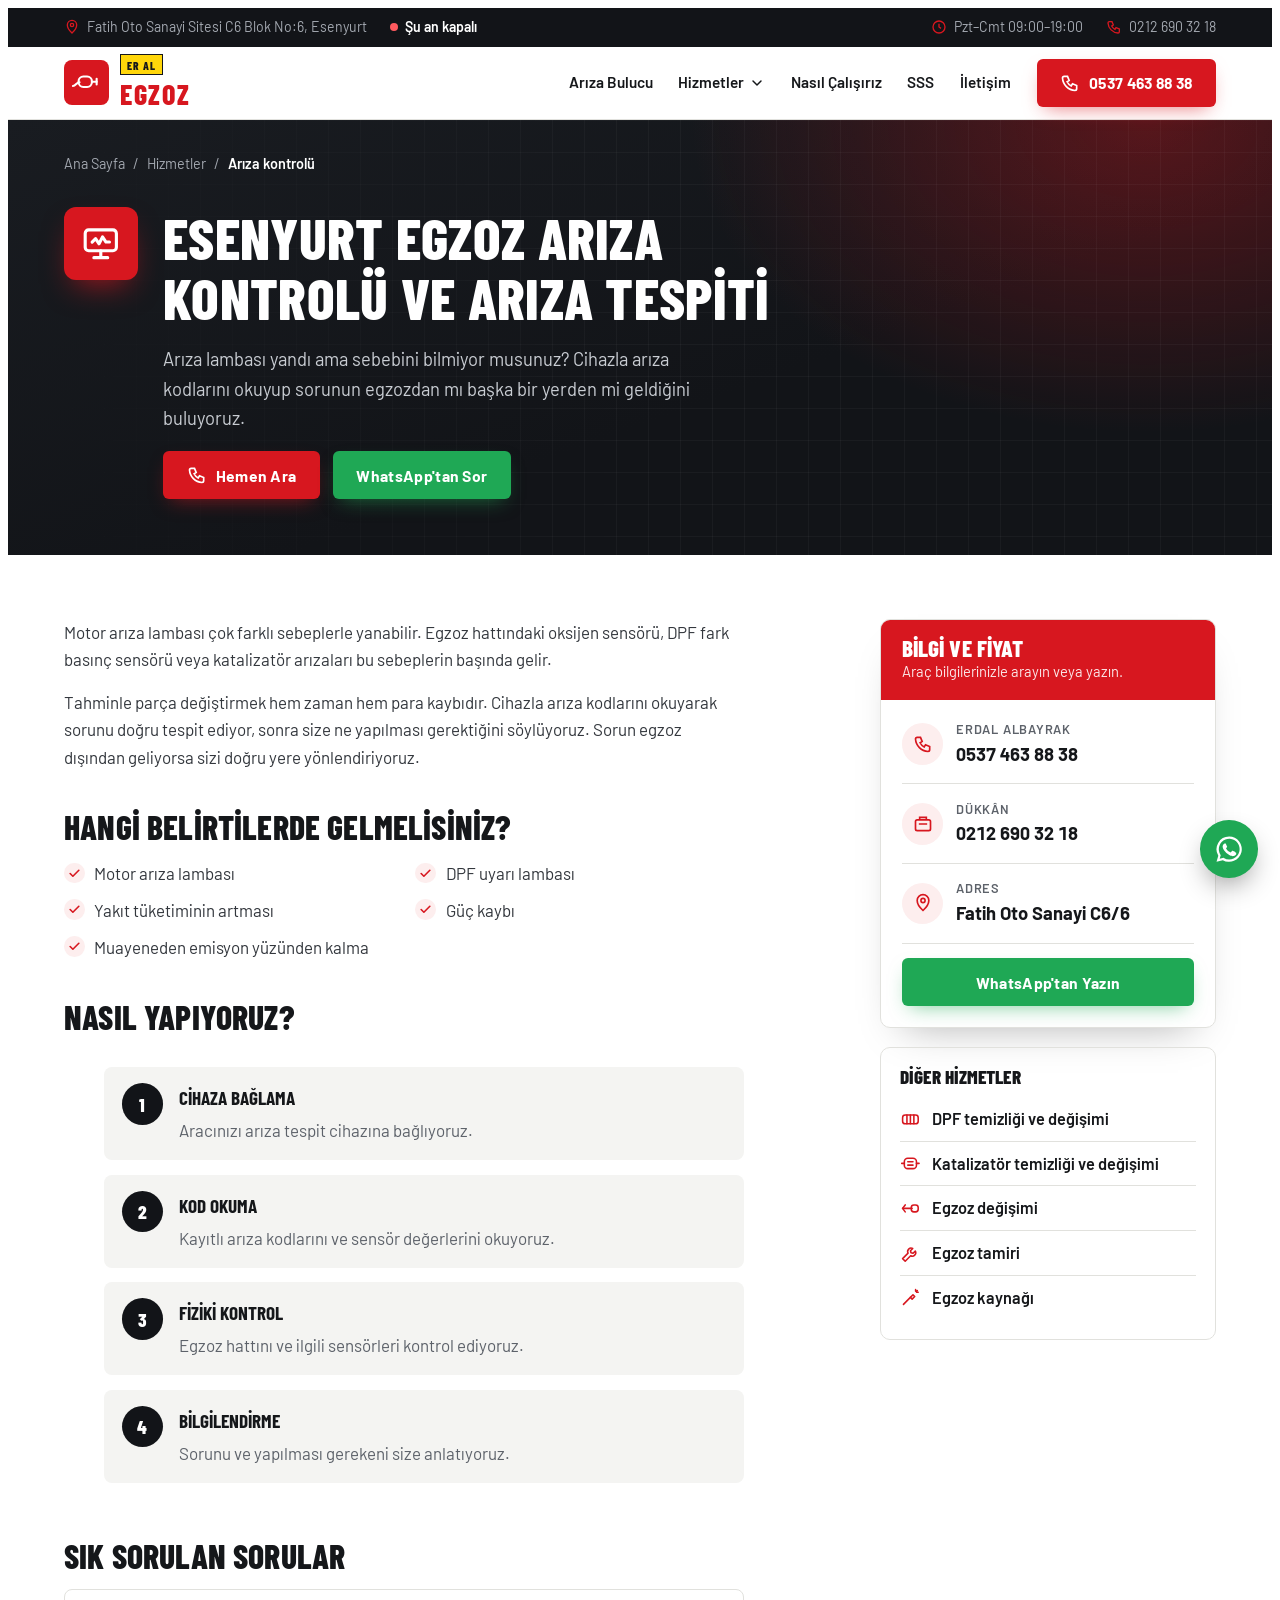
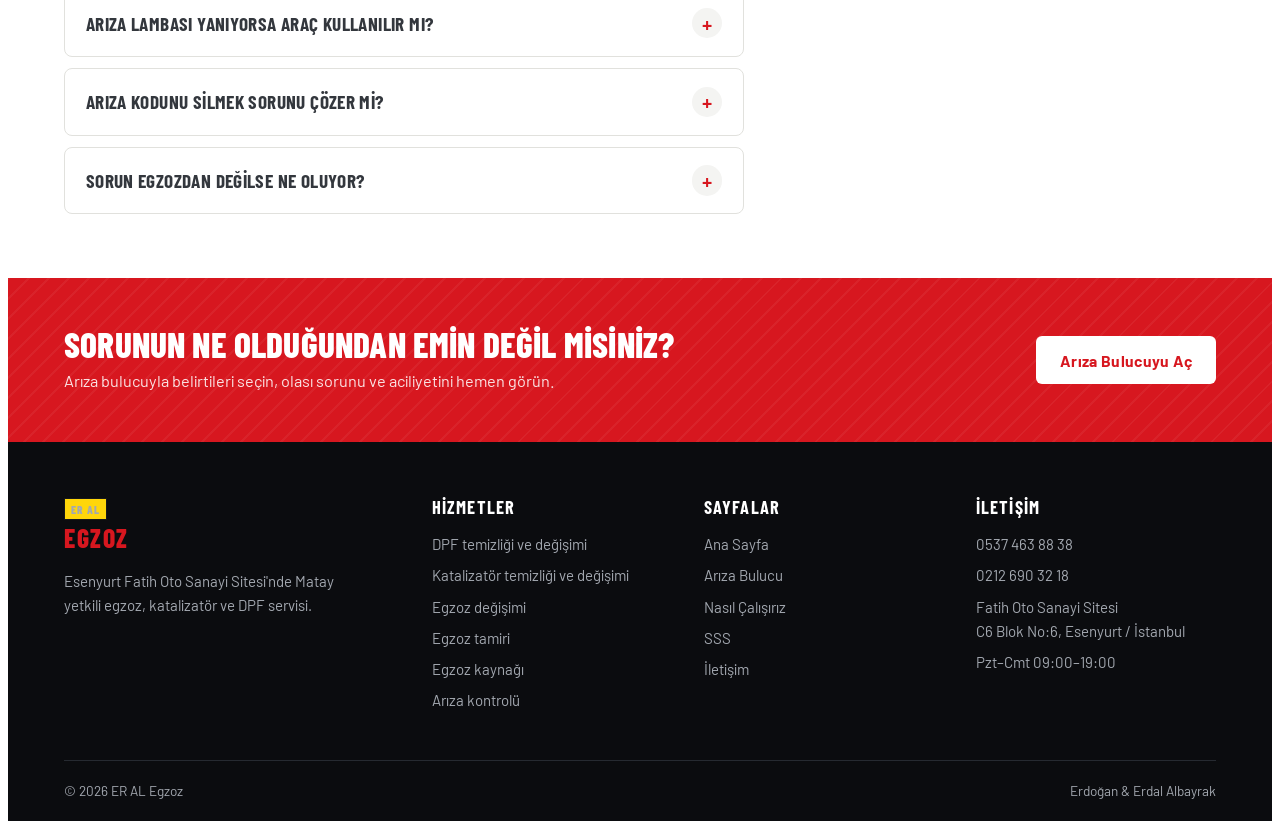
==== commit ca4ffaa2: "Rebrand to ER AL Egzoz - Replace the business name across pages, logo, share image, structured data " ====
--- a/hizmetler/ariza-kontrolu/index.html
+++ b/hizmetler/ariza-kontrolu/index.html
@@ -3,10 +3,10 @@
 <head>
 <meta charset="utf-8">
 <meta name="viewport" content="width=device-width, initial-scale=1, viewport-fit=cover">
-<title>Esenyurt Egzoz Arıza Kontrolü ve Arıza Tespiti | Gümüşhaneliler Egzoz</title>
-<meta name="description" content="Esenyurt&#x27;ta cihazla egzoz arıza tespiti: arıza kodu okuma, oksijen ve DPF fark basınç sensörü kontrolü. Gümüşhaneliler Egzoz, Fatih Oto Sanayi Sitesi.">
+<title>Esenyurt Egzoz Arıza Kontrolü ve Arıza Tespiti | ER AL Egzoz</title>
+<meta name="description" content="Esenyurt&#x27;ta cihazla egzoz arıza tespiti: arıza kodu okuma, oksijen ve DPF fark basınç sensörü kontrolü. ER AL Egzoz, Fatih Oto Sanayi Sitesi.">
 <meta name="robots" content="index, follow">
-<link rel="canonical" href="https://alikaganalbayrak.github.io/gumushaneliler-egzoz/hizmetler/ariza-kontrolu/">
+<link rel="canonical" href="https://alikaganalbayrak.github.io/eral-egzoz/hizmetler/ariza-kontrolu/">
 <meta name="theme-color" content="#D7171F">
 <meta name="geo.region" content="TR-34">
 <meta name="geo.placename" content="Esenyurt, İstanbul">
@@ -14,11 +14,11 @@
 <link rel="apple-touch-icon" href="../../assets/img/apple-touch-icon.png">
 <meta property="og:type" content="website">
 <meta property="og:locale" content="tr_TR">
-<meta property="og:site_name" content="Gümüşhaneliler Egzoz">
-<meta property="og:title" content="Esenyurt Egzoz Arıza Kontrolü ve Arıza Tespiti | Gümüşhaneliler Egzoz">
-<meta property="og:description" content="Esenyurt&#x27;ta cihazla egzoz arıza tespiti: arıza kodu okuma, oksijen ve DPF fark basınç sensörü kontrolü. Gümüşhaneliler Egzoz, Fatih Oto Sanayi Sitesi.">
-<meta property="og:url" content="https://alikaganalbayrak.github.io/gumushaneliler-egzoz/hizmetler/ariza-kontrolu/">
-<meta property="og:image" content="https://alikaganalbayrak.github.io/gumushaneliler-egzoz/assets/img/og-image.png">
+<meta property="og:site_name" content="ER AL Egzoz">
+<meta property="og:title" content="Esenyurt Egzoz Arıza Kontrolü ve Arıza Tespiti | ER AL Egzoz">
+<meta property="og:description" content="Esenyurt&#x27;ta cihazla egzoz arıza tespiti: arıza kodu okuma, oksijen ve DPF fark basınç sensörü kontrolü. ER AL Egzoz, Fatih Oto Sanayi Sitesi.">
+<meta property="og:url" content="https://alikaganalbayrak.github.io/eral-egzoz/hizmetler/ariza-kontrolu/">
+<meta property="og:image" content="https://alikaganalbayrak.github.io/eral-egzoz/assets/img/og-image.png">
 <meta property="og:image:width" content="1200">
 <meta property="og:image:height" content="630">
 <meta name="twitter:card" content="summary_large_image">
@@ -30,12 +30,12 @@
 {
   "@context": "https://schema.org",
   "@type": "AutoRepair",
-  "@id": "https://alikaganalbayrak.github.io/gumushaneliler-egzoz/#isletme",
-  "name": "Gümüşhaneliler Egzoz",
+  "@id": "https://alikaganalbayrak.github.io/eral-egzoz/#isletme",
+  "name": "ER AL Egzoz",
   "description": "Esenyurt Fatih Oto Sanayi Sitesi'nde egzoz, katalizatör ve DPF servisi. Matay yetkili servisi.",
-  "url": "https://alikaganalbayrak.github.io/gumushaneliler-egzoz/",
-  "image": "https://alikaganalbayrak.github.io/gumushaneliler-egzoz/assets/img/og-image.png",
-  "logo": "https://alikaganalbayrak.github.io/gumushaneliler-egzoz/assets/img/apple-touch-icon.png",
+  "url": "https://alikaganalbayrak.github.io/eral-egzoz/",
+  "image": "https://alikaganalbayrak.github.io/eral-egzoz/assets/img/og-image.png",
+  "logo": "https://alikaganalbayrak.github.io/eral-egzoz/assets/img/apple-touch-icon.png",
   "telephone": "+905374638838",
   "contactPoint": [
     {
@@ -106,7 +106,7 @@
       "itemOffered": {
         "@type": "Service",
         "name": "DPF temizliği ve değişimi",
-        "url": "https://alikaganalbayrak.github.io/gumushaneliler-egzoz/hizmetler/dpf-temizligi/"
+        "url": "https://alikaganalbayrak.github.io/eral-egzoz/hizmetler/dpf-temizligi/"
       }
     },
     {
@@ -114,7 +114,7 @@
       "itemOffered": {
         "@type": "Service",
         "name": "Katalizatör temizliği ve değişimi",
-        "url": "https://alikaganalbayrak.github.io/gumushaneliler-egzoz/hizmetler/katalizator/"
+        "url": "https://alikaganalbayrak.github.io/eral-egzoz/hizmetler/katalizator/"
       }
     },
     {
@@ -122,7 +122,7 @@
       "itemOffered": {
         "@type": "Service",
         "name": "Egzoz değişimi",
-        "url": "https://alikaganalbayrak.github.io/gumushaneliler-egzoz/hizmetler/egzoz-degisimi/"
+        "url": "https://alikaganalbayrak.github.io/eral-egzoz/hizmetler/egzoz-degisimi/"
       }
     },
     {
@@ -130,7 +130,7 @@
       "itemOffered": {
         "@type": "Service",
         "name": "Egzoz tamiri",
-        "url": "https://alikaganalbayrak.github.io/gumushaneliler-egzoz/hizmetler/egzoz-tamiri/"
+        "url": "https://alikaganalbayrak.github.io/eral-egzoz/hizmetler/egzoz-tamiri/"
       }
     },
     {
@@ -138,7 +138,7 @@
       "itemOffered": {
         "@type": "Service",
         "name": "Egzoz kaynağı",
-        "url": "https://alikaganalbayrak.github.io/gumushaneliler-egzoz/hizmetler/egzoz-kaynak/"
+        "url": "https://alikaganalbayrak.github.io/eral-egzoz/hizmetler/egzoz-kaynak/"
       }
     },
     {
@@ -146,7 +146,7 @@
       "itemOffered": {
         "@type": "Service",
         "name": "Arıza kontrolü",
-        "url": "https://alikaganalbayrak.github.io/gumushaneliler-egzoz/hizmetler/ariza-kontrolu/"
+        "url": "https://alikaganalbayrak.github.io/eral-egzoz/hizmetler/ariza-kontrolu/"
       }
     }
   ]
@@ -158,10 +158,10 @@
   "@type": "Service",
   "name": "Esenyurt Egzoz Arıza Kontrolü ve Arıza Tespiti",
   "serviceType": "Arıza kontrolü",
-  "description": "Esenyurt'ta cihazla egzoz arıza tespiti: arıza kodu okuma, oksijen ve DPF fark basınç sensörü kontrolü. Gümüşhaneliler Egzoz, Fatih Oto Sanayi Sitesi.",
-  "url": "https://alikaganalbayrak.github.io/gumushaneliler-egzoz/hizmetler/ariza-kontrolu/",
+  "description": "Esenyurt'ta cihazla egzoz arıza tespiti: arıza kodu okuma, oksijen ve DPF fark basınç sensörü kontrolü. ER AL Egzoz, Fatih Oto Sanayi Sitesi.",
+  "url": "https://alikaganalbayrak.github.io/eral-egzoz/hizmetler/ariza-kontrolu/",
   "provider": {
-    "@id": "https://alikaganalbayrak.github.io/gumushaneliler-egzoz/#isletme"
+    "@id": "https://alikaganalbayrak.github.io/eral-egzoz/#isletme"
   },
   "areaServed": [
     {
@@ -200,19 +200,19 @@
       "@type": "ListItem",
       "position": 1,
       "name": "Ana Sayfa",
-      "item": "https://alikaganalbayrak.github.io/gumushaneliler-egzoz/"
+      "item": "https://alikaganalbayrak.github.io/eral-egzoz/"
     },
     {
       "@type": "ListItem",
       "position": 2,
       "name": "Hizmetler",
-      "item": "https://alikaganalbayrak.github.io/gumushaneliler-egzoz/#hizmetler"
+      "item": "https://alikaganalbayrak.github.io/eral-egzoz/#hizmetler"
     },
     {
       "@type": "ListItem",
       "position": 3,
       "name": "Arıza kontrolü",
-      "item": "https://alikaganalbayrak.github.io/gumushaneliler-egzoz/hizmetler/ariza-kontrolu/"
+      "item": "https://alikaganalbayrak.github.io/eral-egzoz/hizmetler/ariza-kontrolu/"
     }
   ]
 }
@@ -251,7 +251,7 @@
 </script>
 </head>
 <body>
-<!-- Bu dosya tools/build.py ile üretilir. Doğrudan düzenlemeyin; templates/ ve tools/site_data.py dosyalarını düzenleyin. -->
+<!-- Generated by tools/build.py. Do not edit directly; edit templates/ and tools/site_data.py instead. -->
 <div class="topinfo">
   <div class="in">
     <div class="left">
@@ -267,9 +267,9 @@
 
 <nav class="navbar" aria-label="Ana menü">
   <div class="in">
-    <a class="logo" href="../../" aria-label="Gümüşhaneliler Egzoz ana sayfa">
+    <a class="logo" href="../../" aria-label="ER AL Egzoz ana sayfa">
       <span class="logo-mark"><svg viewBox="0 0 32 32" fill="none" stroke="currentColor" stroke-width="2.2" stroke-linecap="round" stroke-linejoin="round" aria-hidden="true"><path d="M2 20c3 0 4-4 7-4"/><rect x="8" y="10" width="14" height="11" rx="5"/><path d="M22 15.5h5"/><path d="M27 12.5v6"/></svg></span>
-      <span class="logo-text"><span class="tag">GÜMÜŞHANELİLER</span><span class="word">EGZOZ</span></span>
+      <span class="logo-text"><span class="tag">ER AL</span><span class="word">EGZOZ</span></span>
     </a>
     <button class="menu-btn" id="menuBtn" aria-label="Menüyü aç" aria-expanded="false" aria-controls="nav"><svg viewBox="0 0 24 24" fill="none" stroke="currentColor" stroke-width="2" stroke-linecap="round" aria-hidden="true"><path d="M4 7h16M4 12h16M4 17h16"/></svg></button>
     <div class="nav" id="nav" data-closed>
@@ -353,14 +353,14 @@
   <div class="in">
     <div class="foot">
       <div class="foot-about">
-        <span class="logo-text"><span class="tag">GÜMÜŞHANELİLER</span><span class="word">EGZOZ</span></span>
+        <span class="logo-text"><span class="tag">ER AL</span><span class="word">EGZOZ</span></span>
         <p>Esenyurt Fatih Oto Sanayi Sitesi'nde Matay yetkili egzoz, katalizatör ve DPF servisi.</p>
       </div>
       <div><h4>Hizmetler</h4><ul><li><a href="../../hizmetler/dpf-temizligi/">DPF temizliği ve değişimi</a></li><li><a href="../../hizmetler/katalizator/">Katalizatör temizliği ve değişimi</a></li><li><a href="../../hizmetler/egzoz-degisimi/">Egzoz değişimi</a></li><li><a href="../../hizmetler/egzoz-tamiri/">Egzoz tamiri</a></li><li><a href="../../hizmetler/egzoz-kaynak/">Egzoz kaynağı</a></li><li><a href="../../hizmetler/ariza-kontrolu/">Arıza kontrolü</a></li></ul></div>
       <div><h4>Sayfalar</h4><ul><li><a href="../../">Ana Sayfa</a></li><li><a href="../../#ariza">Arıza Bulucu</a></li><li><a href="../../#surec">Nasıl Çalışırız</a></li><li><a href="../../#sss">SSS</a></li><li><a href="../../#iletisim">İletişim</a></li></ul></div>
       <div><h4>İletişim</h4><ul><li><a href="tel:+905374638838">0537 463 88 38</a></li><li><a href="tel:+902126903218">0212 690 32 18</a></li><li><a href="https://www.google.com/maps/search/?api=1&amp;query=Fatih+Oto+Sanayi+Sitesi+C6+Blok+Esenyurt+%C4%B0stanbul" target="_blank" rel="noopener">Fatih Oto Sanayi Sitesi<br>C6 Blok No:6, Esenyurt / İstanbul</a></li><li>Pzt–Cmt 09:00–19:00</li></ul></div>
     </div>
-    <div class="foot-bottom"><span>© <span id="yr">2026</span> Gümüşhaneliler Egzoz</span><span>Erdoğan &amp; Erdal Albayrak</span></div>
+    <div class="foot-bottom"><span>© <span id="yr">2026</span> ER AL Egzoz</span><span>Erdoğan &amp; Erdal Albayrak</span></div>
   </div>
 </footer>
 
--- a/assets/css/style.css
+++ b/assets/css/style.css
@@ -1,6 +1,6 @@
-/* Layout: kurumsal servis sitesi. Üst bilgi şeridi + menü, koyu giriş (teknik çizim egzoz + hızlı iletişim kartı),
-   arıza bulucu, hizmet kartları, kırmızı "neden biz" bandı, çalışma adımları, SSS, iletişim, çok sütunlu alt bilgi.
-   Tek görünüm: kartvizitin kırmızı/sarı/beyaz kimliği her temada aynı. */
+/* Layout: corporate service site. Info bar + sticky nav, dark hero (blueprint exhaust + quick-contact card),
+   fault finder, service cards, red "why us" band, process steps, FAQ, contact, multi-column footer.
+   Single theme by design: the business card's red / yellow / white identity is used in every color scheme. */
 :root {
   color-scheme: light;
   --dark: #121418;
@@ -31,7 +31,7 @@
 .in { max-width: 74rem; margin: 0 auto; padding-inline: 16px; }
 svg.i { width: 1.25rem; height: 1.25rem; flex: none; }
 
-/* Butonlar */
+/* Buttons */
 .btn { display: inline-flex; align-items: center; justify-content: center; gap: .55rem; min-height: 3rem; padding: .7rem 1.35rem; border-radius: 6px; border: 2px solid transparent; font: 700 .98rem var(--body); letter-spacing: .02em; text-decoration: none; cursor: pointer; transition: background .18s, border-color .18s, transform .18s, box-shadow .18s; white-space: nowrap; }
 .btn:hover { transform: translateY(-1px); }
 .btn:focus-visible, .opt:focus-within, input:focus-visible, select:focus-visible, textarea:focus-visible, summary:focus-visible, .nav a:focus-visible { outline: 3px solid var(--yellow); outline-offset: 2px; }
@@ -43,7 +43,7 @@
 .btn.outline { border-color: var(--ink); color: var(--ink); background: var(--white); }
 .btn.white { background: var(--white); color: var(--red); }
 
-/* Üst bilgi şeridi */
+/* Top info bar */
 .topinfo { background: var(--dark); color: var(--muted-dark); font-size: .88rem; }
 .topinfo .in { display: flex; justify-content: space-between; gap: .3rem 1.5rem; flex-wrap: wrap; padding-block: .5rem; }
 .topinfo span { display: inline-flex; align-items: center; gap: .45rem; }
@@ -54,7 +54,7 @@
 .open .dot { background: #3BDB78; box-shadow: 0 0 0 3px rgba(59,219,120,.2); }
 .closed .dot { background: #FF5A5F; }
 
-/* Menü */
+/* Navigation */
 .navbar { position: sticky; top: env(safe-area-inset-top, 0px); z-index: 30; background: rgba(255,255,255,.97); backdrop-filter: saturate(1.4) blur(8px); border-bottom: 1px solid var(--line); }
 .navbar .in { display: flex; align-items: center; justify-content: space-between; gap: 1.5rem; min-height: 4.5rem; }
 .logo { display: inline-flex; align-items: center; gap: .7rem; text-decoration: none; }
@@ -70,7 +70,7 @@
 .menu-btn { display: none; width: 2.8rem; height: 2.8rem; border: 1.5px solid var(--line); border-radius: 6px; background: var(--white); cursor: pointer; place-items: center; }
 .menu-btn svg { width: 1.4rem; height: 1.4rem; }
 
-/* Giriş */
+/* Hero */
 .hero { position: relative; overflow: hidden; background: radial-gradient(70% 90% at 85% 20%, rgba(215,23,31,.35), transparent 60%), linear-gradient(160deg, #191C21 0%, var(--dark) 60%); color: var(--white); }
 .hero::before { content: ""; position: absolute; inset: 0; background-image: linear-gradient(rgba(255,255,255,.035) 1px, transparent 1px), linear-gradient(90deg, rgba(255,255,255,.035) 1px, transparent 1px); background-size: 32px 32px; mask-image: linear-gradient(90deg, transparent, #000 40%); }
 .blueprint { position: absolute; right: -4rem; bottom: -1rem; width: min(64rem, 120%); opacity: .5; pointer-events: none; }
@@ -98,7 +98,7 @@
 .qrow b { font-size: 1.15rem; font-variant-numeric: tabular-nums; }
 .quick .btn { width: 100%; }
 
-/* Bölüm başlıkları */
+/* Section headings */
 section { padding-block: 5rem; }
 .alt { background: var(--bg); }
 .sec-head { display: flex; flex-direction: column; gap: .7rem; margin-bottom: 2.6rem; max-width: 44rem; }
@@ -108,7 +108,7 @@
 .sec-head h2 { font-size: clamp(2rem, 4.5vw, 3rem); font-weight: 800; text-transform: uppercase; }
 .sec-head p { color: var(--muted); font-size: 1.08rem; }
 
-/* Arıza bulucu */
+/* Fault finder */
 .finder-wrap { display: grid; grid-template-columns: minmax(0, .8fr) minmax(0, 1.2fr); gap: 3rem; align-items: start; }
 .how { display: flex; flex-direction: column; gap: 1.6rem; }
 .how li { display: grid; grid-template-columns: 3rem 1fr; gap: 1rem; align-items: start; }
@@ -157,7 +157,7 @@
 .actions { display: flex; flex-wrap: wrap; gap: .7rem; }
 .actions .btn { flex: 1 1 12rem; }
 
-/* Hizmetler */
+/* Services */
 .svc-grid { display: grid; grid-template-columns: repeat(3, minmax(0, 1fr)); gap: 1.2rem; }
 .svc { background: var(--white); border: 1px solid var(--line); border-radius: 10px; padding: 1.8rem 1.6rem 1.5rem; display: flex; flex-direction: column; gap: .7rem; position: relative; overflow: hidden; transition: transform .2s, box-shadow .2s, border-color .2s; min-width: 0; }
 .svc::after { content: ""; position: absolute; left: 0; right: 0; bottom: 0; height: 3px; background: var(--red); transform: scaleX(0); transform-origin: left; transition: transform .25s; }
@@ -172,7 +172,7 @@
 .svc a svg { width: 1rem; height: 1rem; transition: transform .2s; }
 .svc a:hover svg { transform: translateX(3px); }
 
-/* Neden biz */
+/* Why us */
 .why { background: linear-gradient(135deg, var(--red) 0%, var(--red-dark) 100%); color: var(--white); position: relative; overflow: hidden; padding-block: 4.5rem; }
 .why::before { content: ""; position: absolute; inset: 0; background: repeating-linear-gradient(135deg, rgba(255,255,255,.04) 0 2px, transparent 2px 14px); }
 .why .in { position: relative; }
@@ -184,7 +184,7 @@
 .why-item h3 { font-size: 1.35rem; font-weight: 700; text-transform: uppercase; }
 .why-item p { color: rgba(255,255,255,.85); font-size: .96rem; }
 
-/* Süreç */
+/* Process */
 .steps { display: grid; grid-template-columns: repeat(4, minmax(0, 1fr)); gap: 1.2rem; counter-reset: s; position: relative; }
 .step { position: relative; display: flex; flex-direction: column; gap: .6rem; padding-top: 3.8rem; min-width: 0; }
 .step::before { counter-increment: s; content: "0" counter(s); position: absolute; top: 0; left: 0; font: 800 2.6rem var(--head); color: var(--red); line-height: 1; }
@@ -193,7 +193,7 @@
 .step h3 { font-size: 1.35rem; font-weight: 700; text-transform: uppercase; }
 .step p { color: var(--muted); }
 
-/* SSS */
+/* FAQ */
 .faq { max-width: 52rem; margin: 0 auto; display: flex; flex-direction: column; gap: .7rem; }
 .faq details { background: var(--white); border: 1px solid var(--line); border-radius: 8px; transition: border-color .2s; }
 .faq details[open] { border-color: var(--red); }
@@ -203,7 +203,7 @@
 .faq details[open] summary::after { transform: rotate(45deg); background: var(--red-tint); }
 .faq details p { padding: 0 1.3rem 1.2rem; color: var(--muted); max-width: 65ch; }
 
-/* İletişim */
+/* Contact */
 .contact { background: var(--dark); color: var(--white); }
 .contact .sec-head p { color: var(--muted-dark); }
 .contact-grid { display: grid; grid-template-columns: repeat(3, minmax(0, 1fr)); gap: 1.2rem; }
@@ -219,7 +219,7 @@
 .hours .today { color: var(--white); font-weight: 700; }
 .hours .off { color: #FF6B70; }
 
-/* Alt bilgi */
+/* Footer */
 footer { background: #0B0C0F; color: var(--muted-dark); font-size: .94rem; }
 .foot { display: grid; grid-template-columns: 1.4fr 1fr 1fr 1fr; gap: 2rem; padding-block: 3.5rem 2.5rem; }
 .foot h4 { color: var(--white); font-size: 1.15rem; text-transform: uppercase; letter-spacing: .06em; margin-bottom: .9rem; }
@@ -230,7 +230,7 @@
 .foot-about p { margin-top: 1rem; max-width: 32ch; }
 .foot-bottom { border-top: 1px solid var(--dark-3); padding-block: 1.2rem; font-size: .85rem; display: flex; flex-wrap: wrap; justify-content: space-between; gap: .5rem; }
 
-/* WhatsApp yüzen buton ve mobil alt çubuk */
+/* Floating WhatsApp button and mobile bottom dock */
 .float-wa { position: fixed; right: 1.4rem; bottom: calc(1.4rem + env(safe-area-inset-bottom, 0px)); z-index: 40; width: 3.6rem; height: 3.6rem; border-radius: 50%; background: var(--green); color: var(--white); display: grid; place-items: center; box-shadow: 0 12px 28px -8px rgba(0,0,0,.45); transition: transform .2s; }
 .float-wa:hover { transform: scale(1.06); }
 .float-wa svg { width: 1.9rem; height: 1.9rem; }
@@ -268,7 +268,7 @@
   .blueprint { width: 170%; right: -40%; opacity: .3; }
 }
 
-/* ---------- Menü: hizmetler açılır listesi ---------- */
+/* ---------- Navigation: services dropdown ---------- */
 .dd { position: relative; }
 .dd-toggle { display: inline-flex; align-items: center; gap: .3rem; }
 .dd-toggle svg { width: 1rem; height: 1rem; }
@@ -279,19 +279,19 @@
 .dd-menu a::after { display: none; }
 .dd-menu a:hover { background: var(--bg); color: var(--red); }
 
-/* ---------- Hizmet kartları ---------- */
+/* ---------- Service cards ---------- */
 .svc h3 a { color: inherit; text-decoration: none; font-size: inherit; font-weight: inherit; display: inline; }
 .svc h3 a::after { content: ""; position: absolute; inset: 0; }
 .svc .more { position: relative; z-index: 1; }
 .diag .svc a { color: var(--red); font-weight: 700; }
 
-/* ---------- Hakkımızda ---------- */
+/* ---------- About ---------- */
 .about-grid { display: grid; grid-template-columns: minmax(0, .8fr) minmax(0, 1.2fr); gap: 3rem; align-items: start; }
 .prose { display: flex; flex-direction: column; gap: 1rem; color: #33373D; font-size: 1.06rem; max-width: 68ch; min-width: 0; }
 .prose strong { color: var(--ink); }
 .prose h2 { font-size: clamp(1.6rem, 3.4vw, 2.1rem); font-weight: 800; text-transform: uppercase; color: var(--ink); margin-top: 1.4rem; }
 
-/* ---------- Hizmet sayfası ---------- */
+/* ---------- Service page ---------- */
 .page-hero { position: relative; overflow: hidden; color: var(--white); background: radial-gradient(60% 120% at 90% 0%, rgba(215,23,31,.35), transparent 60%), linear-gradient(160deg, #191C21 0%, var(--dark) 60%); }
 .page-hero::before { content: ""; position: absolute; inset: 0; background-image: linear-gradient(rgba(255,255,255,.035) 1px, transparent 1px), linear-gradient(90deg, rgba(255,255,255,.035) 1px, transparent 1px); background-size: 32px 32px; mask-image: linear-gradient(90deg, transparent, #000 50%); }
 .page-hero .in { position: relative; padding-block: 2rem 3.5rem; display: flex; flex-direction: column; gap: 2rem; }
